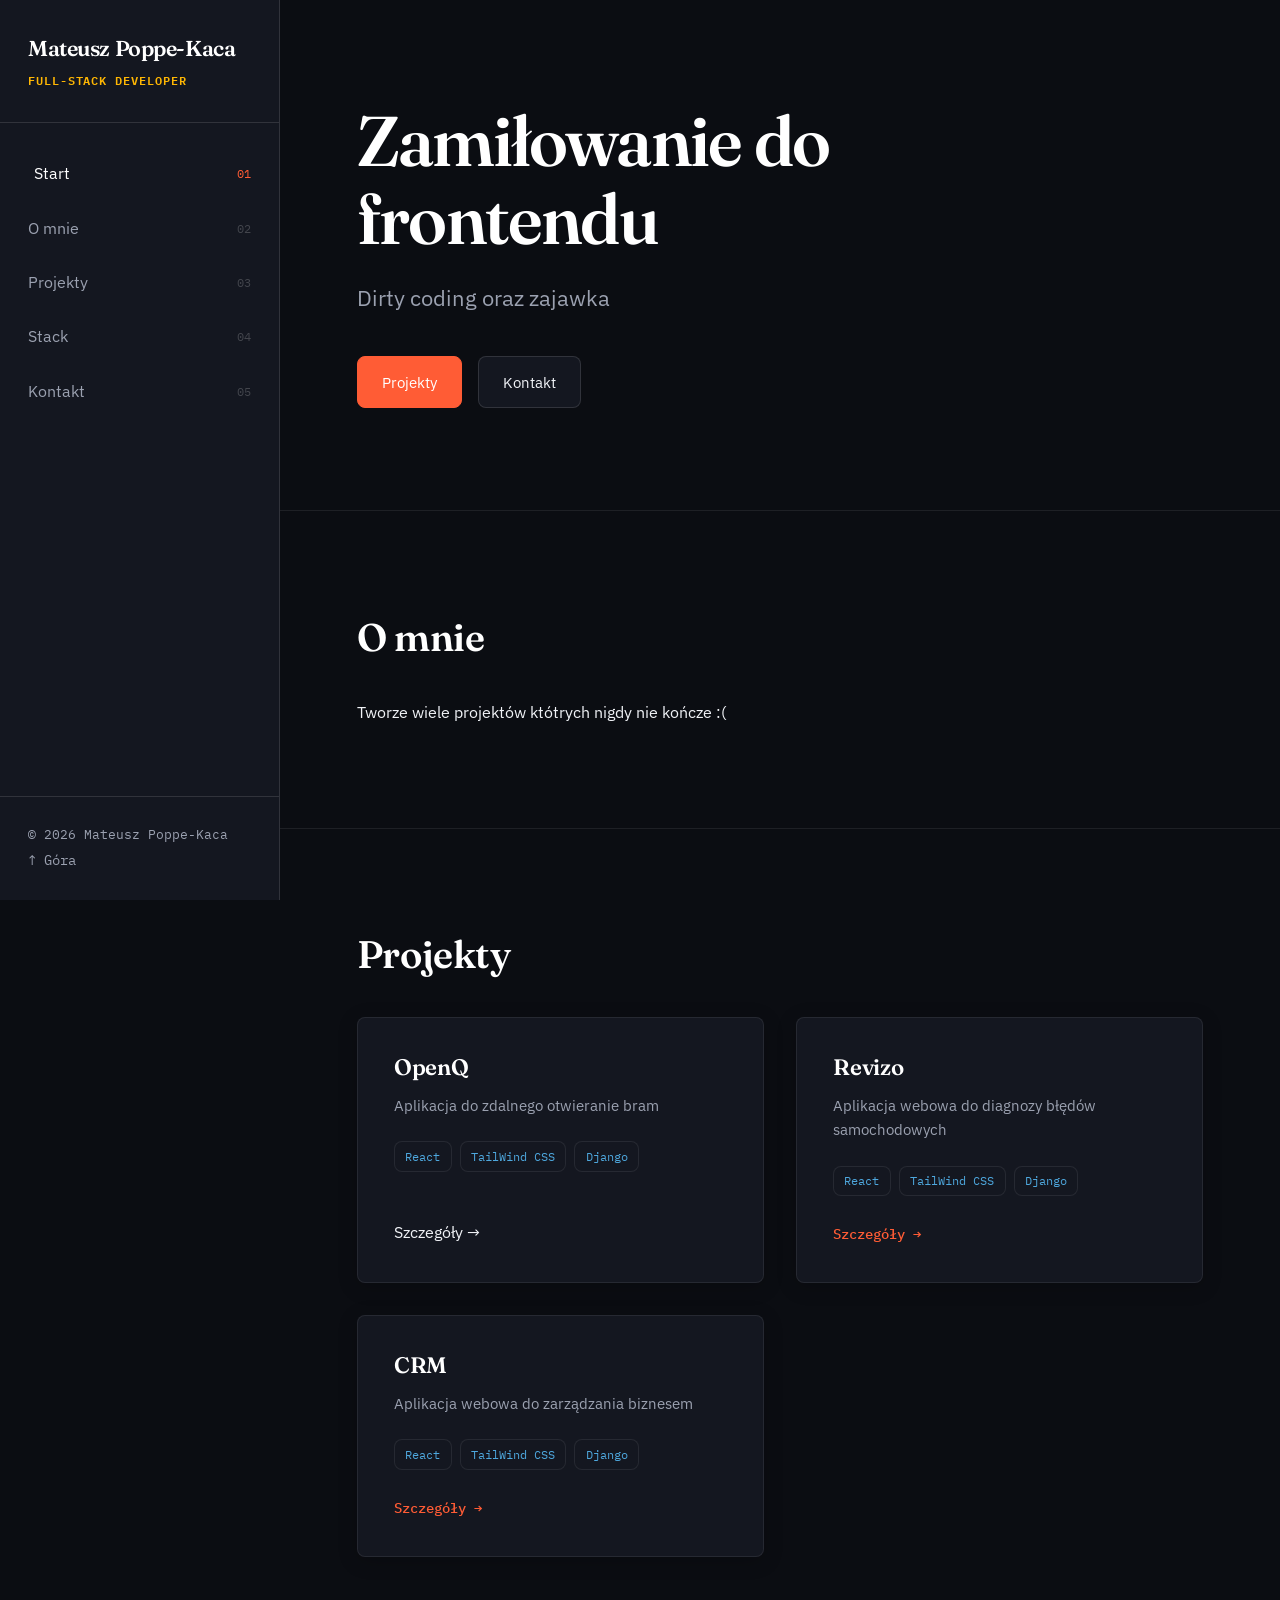
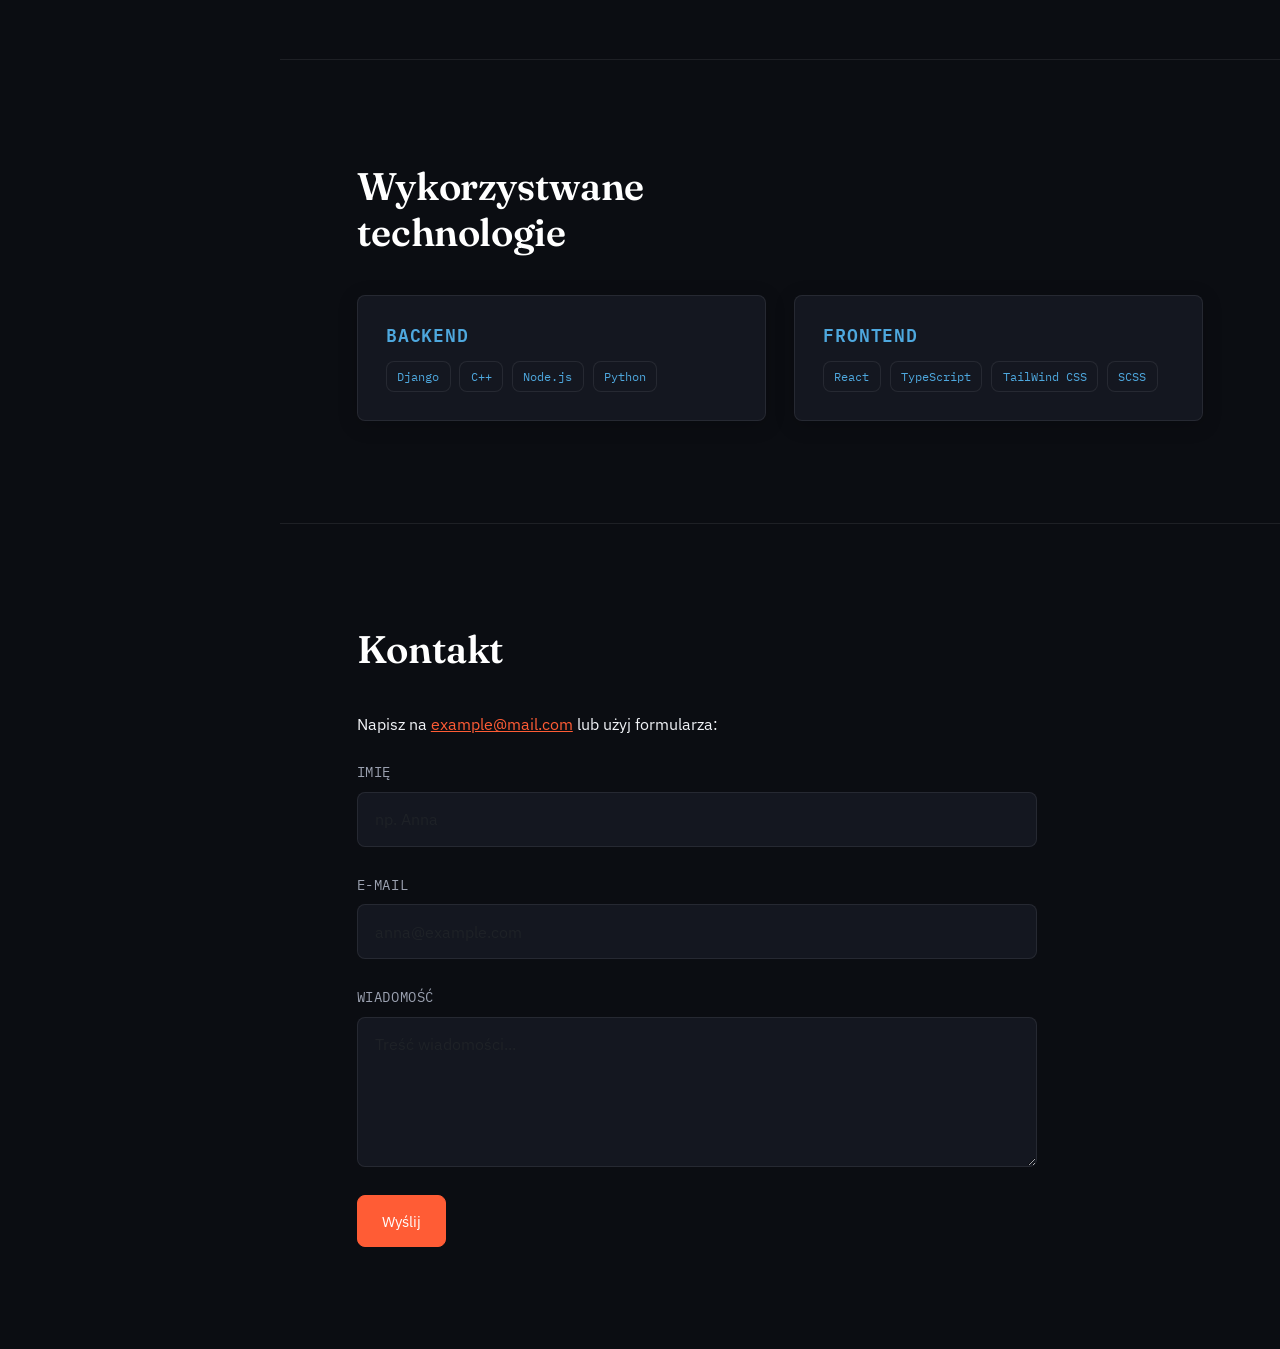
==== index.html @ 8e3c08e2 "fix" ====
<!DOCTYPE html>
<html lang="pl">
<head>
    <meta charset="UTF-8">
    <meta name="viewport" content="width=device-width, initial-scale=1.0">
    <title>Mateusz Poppe-Kaca— Full-Stack Developer</title>
    <link rel="preconnect" href="https://fonts.googleapis.com">
    <link rel="preconnect" href="https://fonts.gstatic.com" crossorigin>
    <link href="https://fonts.googleapis.com/css2?family=Fraunces:ital,wght@0,400;0,600;1,400&family=IBM+Plex+Mono:wght@400;500&family=IBM+Plex+Sans:wght@300;400;500;600&display=swap" rel="stylesheet">
    <link href="https://cdn.jsdelivr.net/npm/bootstrap@5.3.2/dist/css/bootstrap.min.css" rel="stylesheet">
    <link rel="stylesheet" href="./CSS/styles.css">
</head>
<body data-page="home">
    <div class="site-shell">
        <aside class="sidebar">
            <div class="sidebar-header">
                <div class="sidebar-brand">Mateusz Poppe-Kaca<span>Full-Stack Developer</span></div>
                <button class="sidebar-toggle" aria-expanded="false" aria-label="Menu">
                    <span>Menu</span>
                    <svg width="14" height="14" viewBox="0 0 24 24" fill="none" stroke="currentColor" stroke-width="2"><path d="M6 9l6 6 6-6"/></svg>
                </button>
            </div>
            <div class="sidebar-body">
                <nav class="sidebar-nav">
                    <a href="#hero" data-page="home">Start <span>01</span></a>
                    <a href="#about" data-page="about">O mnie <span>02</span></a>
                    <a href="#projects" data-page="projects">Projekty <span>03</span></a>
                    <a href="#skills" data-page="skills">Stack <span>04</span></a>
                    <a href="#contact" data-page="contact">Kontakt <span>05</span></a>
                </nav>
                <div class="sidebar-footer">
                    <p>© 2026 Mateusz Poppe-Kaca</p>
                    <p><button class="back-to-top">↑ Góra</button></p>
                </div>
            </div>
        </aside>

        <main class="site-main">
            <section id="hero" class="page-section">
                <div class="prose">
                    <h1 class="hero-title">Zamiłowanie do frontendu</h1>
                    <p class="hero-lead">Dirty coding oraz zajawka</p>
                    <div class="hero-actions">
                        <a href="#projects" class="button button--solid">Projekty</a>
                        <a href="#contact" class="button">Kontakt</a>
                    </div>
                </div>
            </section>

            <section id="about" class="page-section">
                <h2 class="section-heading">O mnie</h2>
                <div class="prose">
                    
                    <p>Tworze wiele projektów któtrych nigdy nie kończe :(</p>
                </div>
            </section>

            <section id="projects" class="page-section">
                <h2 class="section-heading">Projekty</h2>
                <div class="projects-grid">
                    <article class="project-card">
                        <div>
                            <h3>OpenQ</h3>
                            <p>Aplikacja do zdalnego otwieranie bram</p>
                            <div class="project-tags"><span class="tag">React</span><span class="tag">TailWind CSS</span><span class="tag">Django</span></div>
                        </div>
                        <a href="https://github.com/mj426382/crud-brama" target="_blank" rel="noopener noreferrer">Szczegóły →</a>

                    </article>
                    <article class="project-card">
                        <div>
                            <h3>Revizo</h3>
                            <p>Aplikacja webowa do diagnozy błędów samochodowych</p>
                            <div class="project-tags"><span class="tag">React</span><span class="tag">TailWind CSS</span><span class="tag">Django</span></div>
                        </div>
                        <a href="https://github.com/EszkernyMati/Revizo" target="_blank" rel="noopener noreferrer" class="project-link">Szczegóły →</a>
                    </article>
                    <article class="project-card">
                        <div>
                            <h3>CRM</h3>
                            <p>Aplikacja webowa do zarządzania biznesem</p>
                            <div class="project-tags"><span class="tag">React</span><span class="tag">TailWind CSS</span><span class="tag">Django</span></div>
                        </div>
                        <a href="https://github.com/EszkernyMati/CRM" target="_blank" rel="noopener noreferrer" class="project-link">Szczegóły →</a>
                    </article>
                    
                </div>
            </section>

            <section id="skills" class="page-section">
                <h2 class="section-heading">Wykorzystwane technologie</h2>
                <div class="skills-grid">
                    <div class="skill-group">
                        <h4>Backend</h4>
                        <div class="skill-list"><span class="tag">Django</span><span class="tag">C++</span><span class="tag">Node.js</span><span class="tag">Python</span></div>
                    </div>
                    <div class="skill-group">
                        <h4>Frontend</h4>
                        <div class="skill-list"><span class="tag">React</span><span class="tag">TypeScript</span><span class="tag">TailWind CSS</span><span class="tag">SCSS</span></div>
                    </div>
                    
                </div>
            </section>

            <section id="contact" class="page-section">
                <h2 class="section-heading">Kontakt</h2>
                <div class="prose">
                    <p>Napisz na <a href="mailto:example@mail.com" style="color:var(--brick); text-decoration:underline;">example@mail.com</a> lub użyj formularza:</p>
                    <form id="contact-form" class="mt-4" novalidate>
                        <div class="field" id="field-name">
                            <label for="name">Imię</label>
                            <input type="text" id="name" name="name" class="form-control" placeholder="np. Anna">
                            <div class="field-note is-error" style="display: none;">Podaj imię.</div>
                        </div>
                        <div class="field" id="field-email">
                            <label for="email">E-mail</label>
                            <input type="email" id="email" name="email" class="form-control" placeholder="anna@example.com">
                            <div class="field-note is-error" style="display: none;">Podaj poprawny e-mail.</div>
                        </div>
                        <div class="field" id="field-message">
                            <label for="message">Wiadomość</label>
                            <textarea id="message" name="message" class="form-control" placeholder="Treść wiadomości..."></textarea>
                            <div class="field-note is-error" style="display: none;">Wiadomość nie może być pusta.</div>
                        </div>
                        <button type="submit" class="button button--solid">Wyślij</button>
                        <div id="form-success" style="display: none; margin-top: 1rem; color: var(--moss); font-family: var(--font-mono); font-size: 0.9rem;">
                            ✓ Wysłano pomyślnie. Dzięki!
                        </div>
                    </form>
                </div>
            </section>
        </main>
    </div>

    <script src="./JS/jquery-4.0.0.min.js"></script>
    <script src="https://cdn.jsdelivr.net/npm/bootstrap@5.3.2/dist/js/bootstrap.bundle.min.js"></script>
    <script src="./JS/main.js"></script>
</body>
</html>
---- CSS/styles.css ----
:root {
  --ink: #f1f3f7;
  --ink-soft: #9ba1b0;
  --paper: #0b0d12;
  --paper-soft: #141720;
  --paper-bright: #1c202d;
  --brick: #ff5c35;
  --brick-dark: #e0441d;
  --moss: #38b000;
  --gold: #ffb703;
  --steel: #4ea8de;
  --line: rgba(255, 255, 255, 0.08);
  --line-on-ink: rgba(255, 255, 255, 0.12);
  --sidebar-w: 280px;
  --measure: 680px;
  --radius: 8px;
  --ease: cubic-bezier(0.16, 1, 0.3, 1);
  --font-display: "Fraunces", "Iowan Old Style", Georgia, serif;
  --font-body: "IBM Plex Sans", -apple-system, "Segoe UI", Arial, sans-serif;
  --font-mono: "IBM Plex Mono", "SFMono-Regular", Consolas, monospace;
}

*,
*::before,
*::after {
  box-sizing: border-box;
}

html {
  scroll-behavior: smooth;
}

@media (prefers-reduced-motion: reduce) {
  html {
    scroll-behavior: auto;
  }
  *,
  *::before,
  *::after {
    animation-duration: 0.001ms !important;
    animation-iteration-count: 1 !important;
    transition-duration: 0.001ms !important;
  }
}

body {
  margin: 0;
  background: var(--paper);
  color: var(--ink);
  font-family: var(--font-body);
  font-size: 16px;
  line-height: 1.6;
  -webkit-font-smoothing: antialiased;
  opacity: 0;
  transition: opacity 0.4s var(--ease);
}

body.is-ready {
  opacity: 1;
}

.page-loader {
  position: fixed;
  top: 0;
  left: 0;
  width: 100vw;
  height: 100vh;
  background-color: var(--paper);
  display: flex;
  justify-content: center;
  align-items: center;
  z-index: 9999;
  transition: opacity 0.4s var(--ease);
}

.page-loader .spinner {
  width: 50px;
  height: 50px;
  border: 4px solid var(--paper-bright);
  border-top: 4px solid var(--brick);
  border-radius: 50%;
  animation: spin 1s linear infinite;
}

@keyframes spin {
  0% { transform: rotate(0deg); }
  100% { transform: rotate(360deg); }
}

img {
  max-width: 100%;
  display: block;
}

a {
  color: inherit;
  text-decoration: none;
}

button {
  font-family: inherit;
  cursor: pointer;
}

h1, h2, h3, h4 {
  font-family: var(--font-display);
  font-weight: 600;
  margin: 0;
  letter-spacing: -0.01em;
  color: #ffffff;
}

p {
  margin: 0;
}

::selection {
  background: var(--brick);
  color: #ffffff;
}

:focus-visible {
  outline: 2px solid var(--brick);
  outline-offset: 3px;
}

.site-shell {
  min-height: 100vh;
  display: flex;
  flex-direction: column;
}

@media (min-width: 900px) {
  .site-shell {
    display: grid;
    grid-template-columns: var(--sidebar-w) 1fr;
  }
}

.sidebar {
  background: var(--paper-soft);
  color: var(--ink);
  display: flex;
  flex-direction: column;
  border-bottom: 1px solid var(--line-on-ink);
  position: relative;
  z-index: 100;
}

@media (min-width: 900px) {
  .sidebar {
    position: sticky;
    top: 0;
    height: 100vh;
    border-bottom: none;
    border-right: 1px solid var(--line-on-ink);
  }
}

.sidebar-header {
  padding: 2rem 1.75rem;
  display: flex;
  align-items: center;
  justify-content: space-between;
  border-bottom: 1px solid var(--line-on-ink);
}

.sidebar-brand {
  font-family: var(--font-display);
  font-size: 1.35rem;
  font-weight: 600;
  color: #ffffff;
  letter-spacing: -0.02em;
}

.sidebar-brand span {
  display: block;
  font-family: var(--font-mono);
  font-size: 0.72rem;
  color: var(--gold);
  margin-top: 0.3rem;
  letter-spacing: 0.08em;
  text-transform: uppercase;
}

.sidebar-toggle {
  background: var(--paper-bright);
  border: 1px solid var(--line-on-ink);
  color: var(--ink);
  padding: 0.5rem 0.8rem;
  border-radius: var(--radius);
  font-size: 0.85rem;
  display: flex;
  align-items: center;
  gap: 0.5rem;
  transition: border-color 0.2s, color 0.2s;
}

.sidebar-toggle:hover {
  border-color: var(--brick);
  color: #ffffff;
}

@media (min-width: 900px) {
  .sidebar-toggle {
    display: none;
  }
}

.sidebar-body {
  overflow: hidden;
  transition: max-height 0.35s var(--ease);
  max-height: 0;
  display: flex;
  flex-direction: column;
  justify-content: space-between;
  flex-grow: 1;
}

@media (min-width: 900px) {
  .sidebar-body {
    max-height: none !important;
  }
}

.sidebar-nav {
  padding: 2rem 1.75rem;
  display: flex;
  flex-direction: column;
  gap: 1rem;
}

.sidebar-nav a {
  font-size: 1rem;
  color: var(--ink-soft);
  padding: 0.4rem 0;
  transition: color 0.2s var(--ease), padding-left 0.2s var(--ease);
  display: flex;
  align-items: center;
  justify-content: space-between;
}

.sidebar-nav a span {
  font-family: var(--font-mono);
  font-size: 0.75rem;
  color: rgba(255, 255, 255, 0.2);
}

.sidebar-nav a:hover,
.sidebar-nav a.is-active {
  color: #ffffff;
  padding-left: 0.4rem;
}

.sidebar-nav a.is-active span {
  color: var(--brick);
}

.sidebar-footer {
  padding: 1.75rem;
  border-top: 1px solid var(--line-on-ink);
  font-size: 0.8rem;
  color: var(--ink-soft);
  font-family: var(--font-mono);
}

.sidebar-footer p + p {
  margin-top: 0.3rem;
}

.site-main {
  position: relative;
}

.page-section {
  padding: clamp(4rem, 8vw, 7rem) clamp(2rem, 6vw, 6rem);
}

.page-section + .page-section {
  border-top: 1px solid var(--line);
}

.section-heading {
  font-size: clamp(1.8rem, 3vw, 2.4rem);
  max-width: 16ch;
  margin-bottom: 2.5rem;
  color: #ffffff;
}

.prose {
  max-width: var(--measure);
}

.prose p + p {
  margin-top: 1.25em;
  color: var(--ink-soft);
}

.button {
  display: inline-flex;
  align-items: center;
  gap: 0.6rem;
  border: 1px solid var(--line-on-ink);
  background: var(--paper-soft);
  color: var(--ink);
  padding: 0.8rem 1.5rem;
  font-size: 0.95rem;
  border-radius: var(--radius);
  transition: background 0.25s var(--ease), color 0.25s var(--ease), border-color 0.25s var(--ease), transform 0.2s var(--ease);
}

.button:hover {
  background: var(--paper-bright);
  color: #ffffff;
  border-color: var(--ink-soft);
  transform: translateY(-2px);
}

.button--solid {
  background: var(--brick);
  border-color: var(--brick);
  color: #ffffff;
}

.button--solid:hover {
  background: var(--brick-dark);
  border-color: var(--brick-dark);
  color: #ffffff;
}

.tag {
  font-family: var(--font-mono);
  font-size: 0.75rem;
  padding: 0.3rem 0.65rem;
  border: 1px solid var(--line);
  border-radius: var(--radius);
  color: var(--steel);
  white-space: nowrap;
  background: var(--paper-soft);
}

.hero-title {
  font-size: clamp(2.6rem, 5.5vw, 4.5rem);
  line-height: 1.1;
  letter-spacing: -0.025em;
  margin-bottom: 1.5rem;
}

.hero-lead {
  font-size: clamp(1.1rem, 1.8vw, 1.35rem);
  color: var(--ink-soft);
  max-width: 48ch;
  margin-bottom: 2.5rem;
}

.hero-actions {
  display: flex;
  flex-wrap: wrap;
  gap: 1rem;
}

.projects-grid {
  display: grid;
  grid-template-columns: 1fr;
  gap: 2rem;
}

@media (min-width: 850px) {
  .projects-grid {
    grid-template-columns: repeat(2, 1fr);
  }
}

.project-card {
  background: var(--paper-soft);
  border: 1px solid var(--line);
  border-radius: var(--radius);
  padding: 2.25rem;
  display: flex;
  flex-direction: column;
  justify-content: space-between;
  transition: transform 0.3s var(--ease), border-color 0.3s var(--ease), box-shadow 0.3s var(--ease);
  box-shadow: 0 4px 20px rgba(0, 0, 0, 0.2);
}

.project-card:hover {
  transform: translateY(-4px);
  border-color: var(--brick);
  box-shadow: 0 10px 30px rgba(0, 0, 0, 0.4);
}

.project-card h3 {
  font-size: 1.4rem;
  margin-bottom: 0.75rem;
}

.project-card p {
  color: var(--ink-soft);
  font-size: 0.95rem;
  margin-bottom: 1.5rem;
}

.project-tags {
  display: flex;
  flex-wrap: wrap;
  gap: 0.5rem;
  margin-bottom: 1.75rem;
}

.project-link {
  font-family: var(--font-mono);
  font-size: 0.85rem;
  color: var(--brick);
  display: inline-flex;
  align-items: center;
  gap: 0.4rem;
  font-weight: 500;
  transition: gap 0.2s;
}

.project-link:hover {
  gap: 0.7rem;
  text-decoration: none;
}

.skills-grid {
  display: grid;
  grid-template-columns: repeat(auto-fit, minmax(260px, 1fr));
  gap: 1.75rem;
}

.skill-group {
  background: var(--paper-soft);
  border: 1px solid var(--line);
  padding: 1.75rem;
  border-radius: var(--radius);
  box-shadow: 0 4px 20px rgba(0, 0, 0, 0.2);
}

.skill-group h4 {
  font-size: 1.1rem;
  margin-bottom: 1rem;
  color: var(--steel);
  font-family: var(--font-mono);
  text-transform: uppercase;
  letter-spacing: 0.05em;
}

.skill-list {
  display: flex;
  flex-wrap: wrap;
  gap: 0.55rem;
}

.field {
  margin-bottom: 1.75rem;
}

.field label {
  display: block;
  font-size: 0.85rem;
  margin-bottom: 0.5rem;
  color: var(--ink-soft);
  font-family: var(--font-mono);
  text-transform: uppercase;
  letter-spacing: 0.04em;
}

.field input,
.field textarea {
  width: 100%;
  border: 1px solid var(--line) !important;
  background: var(--paper-soft) !important;
  border-radius: var(--radius) !important;
  padding: 0.9rem 1.1rem !important;
  font-family: var(--font-body);
  font-size: 1rem;
  color: #ffffff !important;
  box-shadow: none !important;
  transition: border-color 0.2s var(--ease), box-shadow 0.2s var(--ease);
}

.field input:focus,
.field textarea:focus {
  border-color: var(--brick) !important;
  box-shadow: 0 0 0 3px rgba(255, 92, 53, 0.15) !important;
  outline: none;
}

.field textarea {
  resize: vertical;
  min-height: 150px;
}

.field.is-invalid input,
.field.is-invalid textarea {
  border-color: var(--brick) !important;
}

.field-note {
  font-size: 0.8rem;
  color: var(--ink-soft);
  margin-top: 0.4rem;
}

.field-note.is-error {
  color: var(--brick);
}

.back-to-top {
  background: none;
  border: none;
  color: var(--ink-soft);
  font-size: 0.85rem;
  padding: 0;
  cursor: pointer;
  font-family: var(--font-mono);
  transition: color 0.2s;
}

.back-to-top:hover {
  color: var(--brick);
}
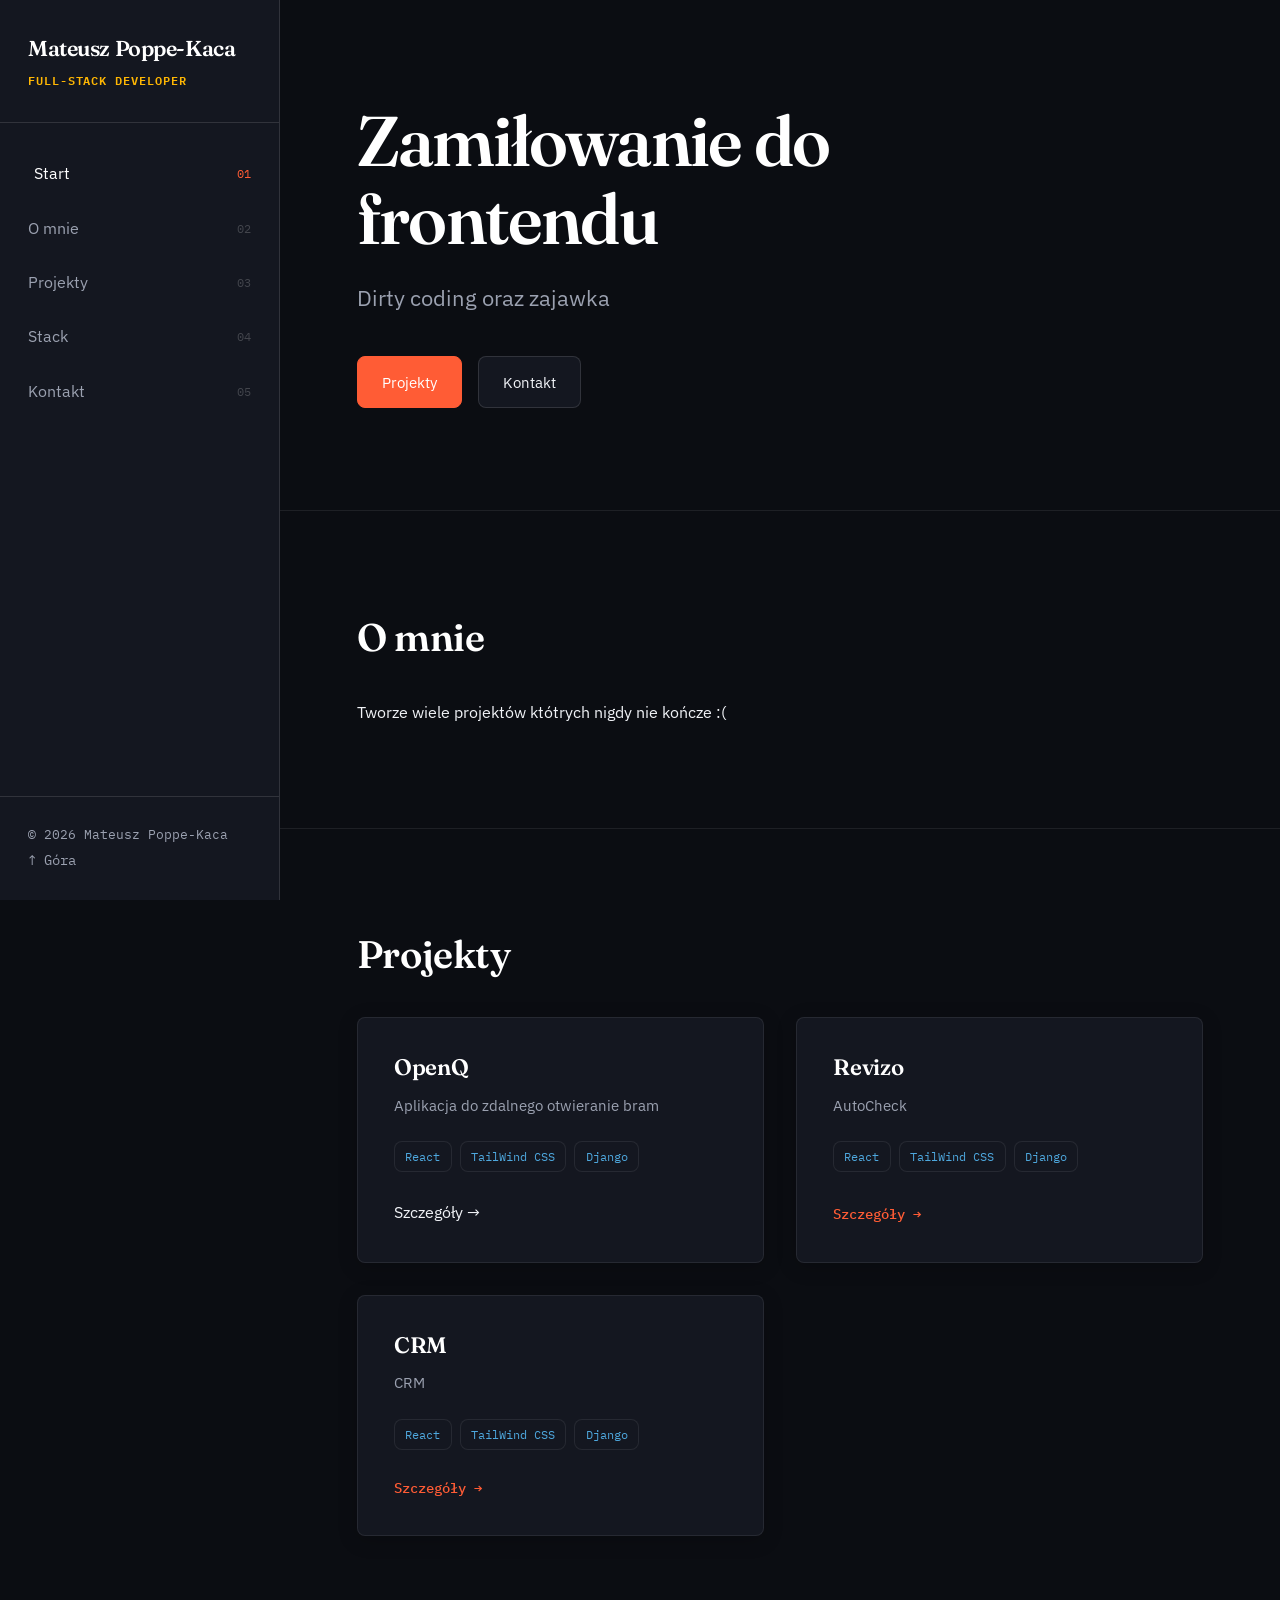
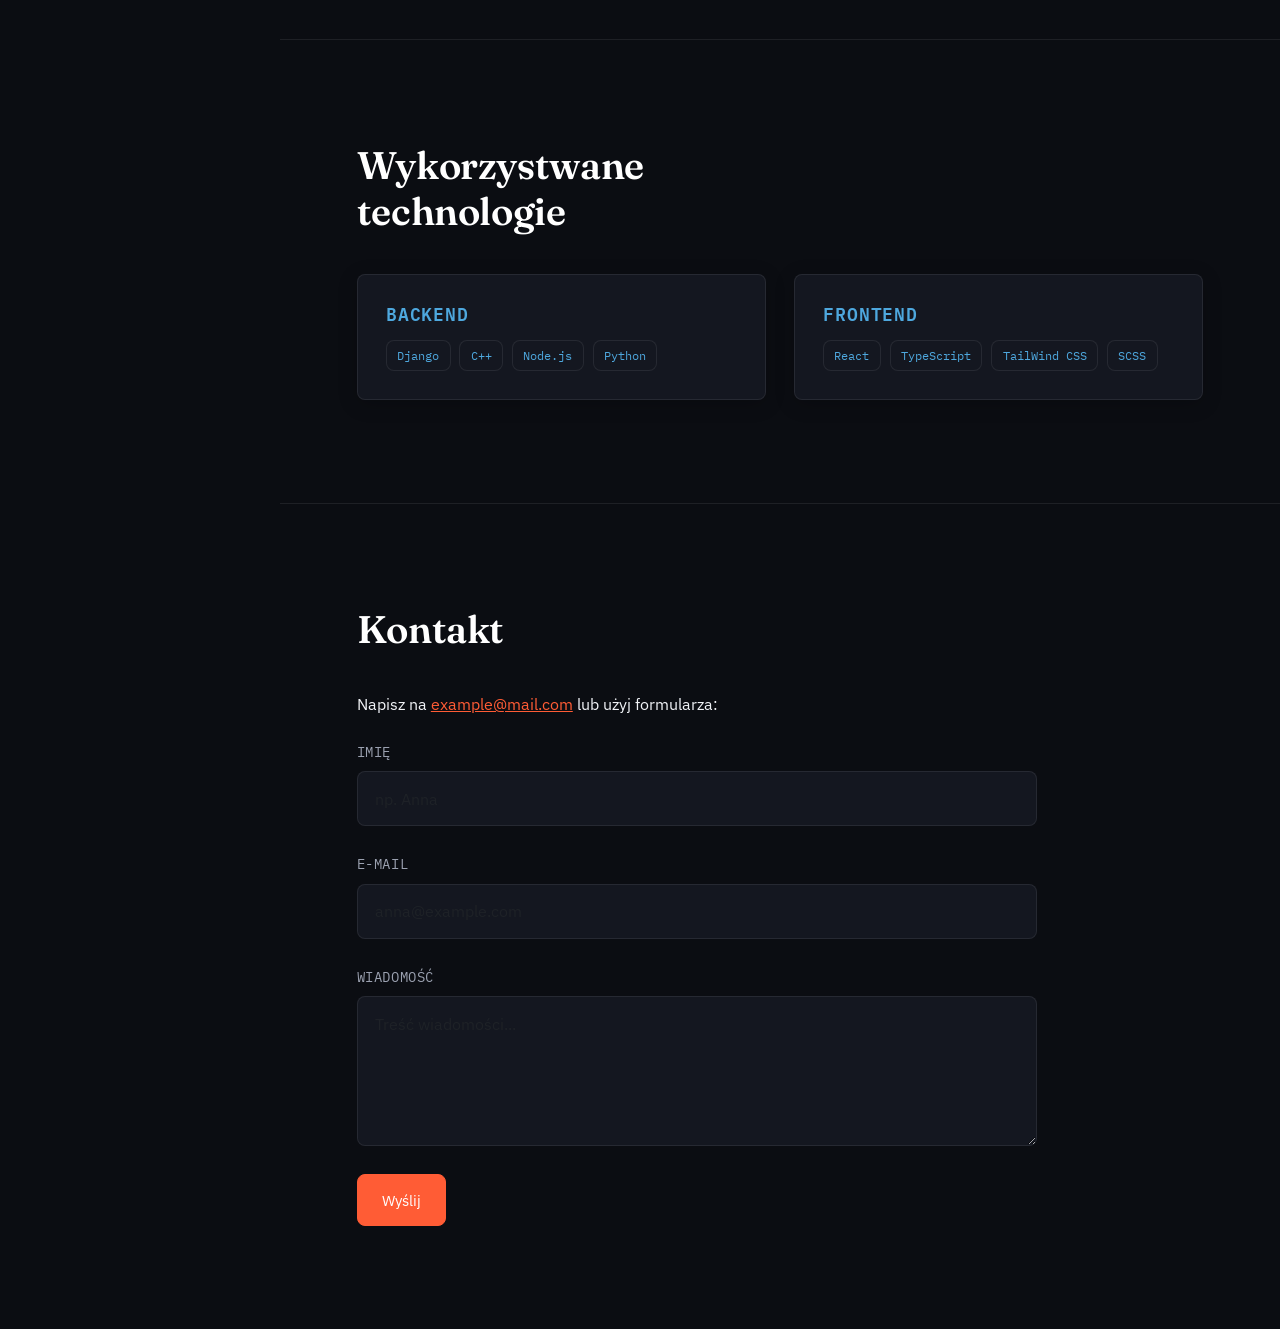
==== commit b9de3e8c: "lofdspoi" ====
--- a/index.html
+++ b/index.html
@@ -64,13 +64,13 @@
                             <p>Aplikacja do zdalnego otwieranie bram</p>
                             <div class="project-tags"><span class="tag">React</span><span class="tag">TailWind CSS</span><span class="tag">Django</span></div>
                         </div>
-                        <a href="https://github.com/mj426382/crud-brama" target="_blank" rel="noopener noreferrer">Szczegóły →</a>
+                        <a href="https://crud-brama.vercel.app/" target="_blank" rel="noopener noreferrer">Szczegóły →</a>
 
                     </article>
                     <article class="project-card">
                         <div>
                             <h3>Revizo</h3>
-                            <p>Aplikacja webowa do diagnozy błędów samochodowych</p>
+                            <p>AutoCheck</p>
                             <div class="project-tags"><span class="tag">React</span><span class="tag">TailWind CSS</span><span class="tag">Django</span></div>
                         </div>
                         <a href="https://github.com/EszkernyMati/Revizo" target="_blank" rel="noopener noreferrer" class="project-link">Szczegóły →</a>
@@ -78,10 +78,10 @@
                     <article class="project-card">
                         <div>
                             <h3>CRM</h3>
-                            <p>Aplikacja webowa do zarządzania biznesem</p>
+                            <p>CRM</p>
                             <div class="project-tags"><span class="tag">React</span><span class="tag">TailWind CSS</span><span class="tag">Django</span></div>
                         </div>
-                        <a href="https://github.com/EszkernyMati/CRM" target="_blank" rel="noopener noreferrer" class="project-link">Szczegóły →</a>
+                        <a href="https://eszkernymati.github.io/CRM/" target="_blank" rel="noopener noreferrer" class="project-link">Szczegóły →</a>
                     </article>
                     
                 </div>
